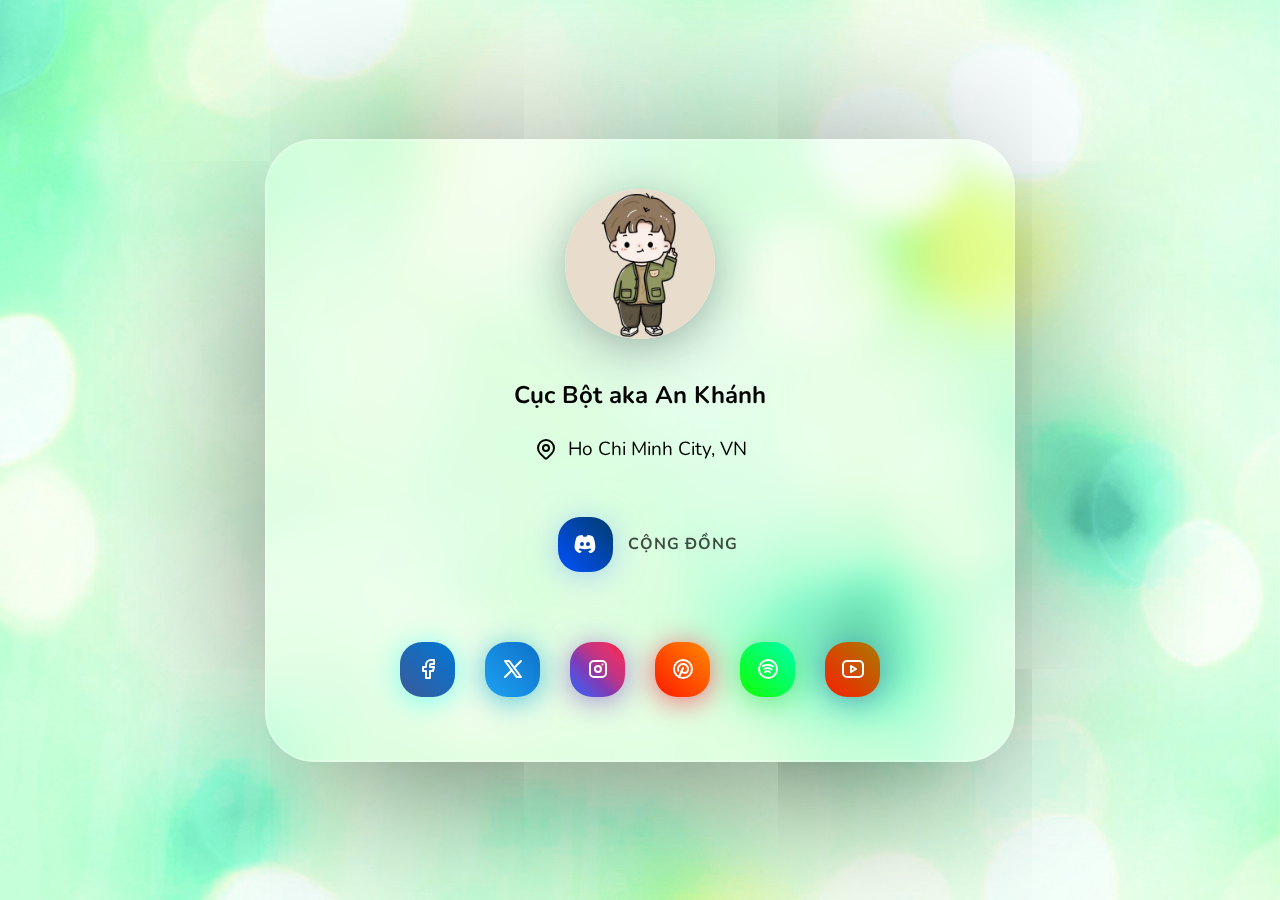
==== index.html @ 449d854b "Update index.html" ====
<!DOCTYPE html>
<html lang="en">
<head>
    <meta charset="UTF-8">
    <meta http-equiv="X-UA-Compatible" content="IE=edge">
    <meta name="viewport" content="width=device-width, initial-scale=1.0">
    <link rel="icon" type="image/png" href="./images/ayakakhung.png">
    <link rel="stylesheet" href="css/reset.css">
    <link rel="stylesheet" href="css/card.css">
    <title>Cục Bột</title>
</head>
<body>
    <div class="profile-card">
        <figure class="profile-card__img">
            <img src="/images/some/IMG_0516.JPG" alt="Cục Bột">
        </figure>

        <div class="profile-card__desc">
            <h2>Cục Bột aka An Khánh</h2>
            <div style="display:flex;align-items:center;gap:10px;">
                <svg xmlns="http://www.w3.org/2000/svg" class="icon icon-tabler icon-tabler-map-pin" width="24" height="24" viewBox="0 0 24 24" stroke-width="2" stroke="currentColor" fill="none" stroke-linecap="round" stroke-linejoin="round">
                    <path stroke="none" d="M0 0h24v24H0z" fill="none"></path>
                    <circle cx="12" cy="11" r="3"></circle>
                    <path d="M17.657 16.657l-4.243 4.243a2 2 0 0 1 -2.827 0l-4.244 -4.243a8 8 0 1 1 11.314 0z"></path>
                </svg>
                <span>Ho Chi Minh City, VN</span>
            </div>
        </div>
        
        <div class="profile-card__info">
            <div class="profile-card__social">
                <a href="http://discord.gg/yPwbEa8HYP" class="discord" target="_blank" title="Discord">
                    <svg xmlns="http://www.w3.org/2000/svg" class="icon icon-tabler icon-tabler-brand-discord-filled" width="24" height="24" viewBox="0 0 24 24" stroke-width="2" stroke="#ffffff" fill="none" stroke-linecap="round" stroke-linejoin="round">
                        <path stroke="none" d="M0 0h24v24H0z" fill="none"/>
                        <path d="M14.983 3l.123 .006c2.014 .214 3.527 .672 4.966 1.673a1 1 0 0 1 .371 .488c1.876 5.315 2.373 9.987 1.451 12.28c-1.003 2.005 -2.606 3.553 -4.394 3.553c-.732 0 -1.693 -.968 -2.328 -2.045a21.512 21.512 0 0 0 2.103 -.493a1 1 0 1 0 -.55 -1.924c-3.32 .95 -6.13 .95 -9.45 0a1 1 0 0 0 -.55 1.924c.717 .204 1.416 .37 2.103 .494c-.635 1.075 -1.596 2.044 -2.328 2.044c-1.788 0 -3.391 -1.548 -4.428 -3.629c-.888 -2.217 -.39 -6.89 1.485 -12.204a1 1 0 0 1 .371 -.488c1.439 -1.001 2.952 -1.459 4.966 -1.673a1 1 0 0 1 .935 .435l.063 .107l.651 1.285l.137 -.016a12.97 12.97 0 0 1 2.643 0l.134 .016l.65 -1.284a1 1 0 0 1 .754 -.54l.122 -.009zm-5.983 7a2 2 0 0 0 -1.977 1.697l-.018 .154l-.005 .149l.005 .15a2 2 0 1 0 1.995 -2.15zm6 0a2 2 0 0 0 -1.977 1.697l-.018 .154l-.005 .149l.005 .15a2 2 0 1 0 1.995 -2.15z" stroke-width="0" fill="currentColor" />
                      </svg>
                </a>
                <span>Cộng Đồng</span>
            </div>
        </div>

        <div class="profile-card__social">
            <a href="https://www.facebook.com/lihuanganqing" class="facebook" target="_blank" title="Facebook Cá Nhân">
                <svg xmlns="http://www.w3.org/2000/svg" class="icon icon-tabler icon-tabler-brand-facebook" width="24" height="24" viewBox="0 0 24 24" stroke-width="2" stroke="currentColor" fill="none" stroke-linecap="round" stroke-linejoin="round">
                    <path stroke="none" d="M0 0h24v24H0z" fill="none"></path>
                    <path d="M7 10v4h3v7h4v-7h3l1 -4h-4v-2a1 1 0 0 1 1 -1h3v-4h-3a5 5 0 0 0 -5 5v2h-3"></path>
                 </svg>
            </a>
            <a href="https://twitter.com/ankhanh56" class="x" target="_blank" title="X">
                <svg xmlns="http://www.w3.org/2000/svg" class="icon icon-tabler icon-tabler-brand-x" width="24" height="24" viewBox="0 0 24 24" stroke-width="2" stroke="#fff" fill="none" stroke-linecap="round" stroke-linejoin="round">
                    <path stroke="none" d="M0 0h24v24H0z" fill="none"/>
                    <path d="M4 4l11.733 16h4.267l-11.733 -16z" />
                    <path d="M4 20l6.768 -6.768m2.46 -2.46l6.772 -6.772" />
                  </svg>
            </a>
            <a href="https://www.instagram.com/271.hnahkna" class="instagram" target="_blank" title="Instagram">
                <svg xmlns="http://www.w3.org/2000/svg" class="icon icon-tabler icon-tabler-brand-instagram" width="24" height="24" viewBox="0 0 24 24" stroke-width="2" stroke="currentColor" fill="none" stroke-linecap="round" stroke-linejoin="round">
                    <path stroke="none" d="M0 0h24v24H0z" fill="none"></path>
                    <rect x="4" y="4" width="16" height="16" rx="4"></rect>
                    <circle cx="12" cy="12" r="3"></circle>
                    <line x1="16.5" y1="7.5" x2="16.5" y2="7.501"></line>
                 </svg>
            </a>
            <!-- <a href="https://github.com/ankhanh56" class="github" target="_blank" title="Github">
                <svg xmlns="http://www.w3.org/2000/svg" class="icon icon-tabler icon-tabler-brand-github" width="24" height="24" viewBox="0 0 24 24" stroke-width="2" stroke="currentColor" fill="none" stroke-linecap="round" stroke-linejoin="round">
                    <path stroke="none" d="M0 0h24v24H0z" fill="none"></path>
                    <path d="M9 19c-4.3 1.4 -4.3 -2.5 -6 -3m12 5v-3.5c0 -1 .1 -1.4 -.5 -2c2.8 -.3 5.5 -1.4 5.5 -6a4.6 4.6 0 0 0 -1.3 -3.2a4.2 4.2 0 0 0 -.1 -3.2s-1.1 -.3 -3.5 1.3a12.3 12.3 0 0 0 -6.2 0c-2.4 -1.6 -3.5 -1.3 -3.5 -1.3a4.2 4.2 0 0 0 -.1 3.2a4.6 4.6 0 0 0 -1.3 3.2c0 4.6 2.7 5.7 5.5 6c-.6 .6 -.6 1.2 -.5 2v3.5"></path>
                 </svg>
            </a> -->
            <a href="https://pin.it/4P9moPx" class="pinterest" target="_blank" title="Pinterest">
                <svg xmlns="http://www.w3.org/2000/svg" class="icon icon-tabler icon-tabler-brand-pinterest" width="24" height="24" viewBox="0 0 24 24" stroke-width="2" stroke="currentColor" fill="none" stroke-linecap="round" stroke-linejoin="round">
                    <path stroke="none" d="M0 0h24v24H0z" fill="none"></path>
                    <line x1="8" y1="20" x2="12" y2="11"></line>
                    <path d="M10.7 14c.437 1.263 1.43 2 2.55 2c2.071 0 3.75 -1.554 3.75 -4a5 5 0 1 0 -9.7 1.7"></path>
                    <circle cx="12" cy="12" r="9"></circle>
                 </svg>
            </a>
            <a href="https://open.spotify.com/user/6bd0x7w8xr2gjrpbefbgyds1w?si=6a99b2d8a6c54960" class="spotify" target="_blank" title="Spotify">
                <svg xmlns="http://www.w3.org/2000/svg" class="icon icon-tabler icon-tabler-brand-spotify" width="24" height="24" viewBox="0 0 24 24" stroke-width="2" stroke="currentColor" fill="none" stroke-linecap="round" stroke-linejoin="round">
                    <path stroke="none" d="M0 0h24v24H0z" fill="none"></path>
                    <circle cx="12" cy="12" r="9"></circle>
                    <path d="M8 11.973c2.5 -1.473 5.5 -.973 7.5 .527"></path>
                    <path d="M9 15c1.5 -1 4 -1 5 .5"></path>
                    <path d="M7 9c2 -1 6 -2 10 .5"></path>
                 </svg>
            </a>
            <a href="https://www.youtube.com/@ankhanh56" class="youtube" target="_blank" title="Youtube Channel">
                <svg xmlns="http://www.w3.org/2000/svg" class="icon icon-tabler icon-tabler-brand-youtube" width="24" height="24" viewBox="0 0 24 24" stroke-width="2" stroke="#ffffff" fill="none" stroke-linecap="round" stroke-linejoin="round">
                    <path stroke="none" d="M0 0h24v24H0z" fill="none"/>
                    <path d="M2 8a4 4 0 0 1 4 -4h12a4 4 0 0 1 4 4v8a4 4 0 0 1 -4 4h-12a4 4 0 0 1 -4 -4v-8z" />
                    <path d="M10 9l5 3l-5 3z" />
                  </svg>
            </a>
            
        </div>

        <!-- <div class="profile-card__actions">
            <button class="blue">Send Message</button>
            <button class="orange">Follow Me</button>
        </div> -->
    </div>
</body>
</html>
---- css/card.css ----
@import url("/css/reset.css");
@import url('https://fonts.googleapis.com/css2?family=Nunito:wght@300;400;500;600;700&display=swap');

body{
    font: 18px "Nunito", sans-serif;
    color: black;
    min-height: 100vh;
    display: flex;
    justify-content: center;
    align-items: center;
}

body::before{
    content: '';
    position: fixed;
    inset: 0;
    z-index: -1;
    pointer-events: none;
    background: url(/images/bg-g.png) no-repeat center;
    background-size: cover;
    animation: backgroundZoomAnimate 20s forwards;
}

@keyframes backgroundZoomAnimate {
    from {
        transform: scale(1);
    }
    to {
        transform: calc(1.3);
    }
}

.profile-card{
    box-shadow: 0 18px 200px -50px black;
    border-radius: 50px;
    width: 750px;
    position: relative;
    backdrop-filter: blur(15px);
    border: 2px solid #ffffff40;
    padding: 3rem 5rem;
    display: flex;
    flex-direction: column;
    gap: 40px;

    @media screen and (max-width: 768px) {
        width: auto;
    }
}

.profile-card__img img{
    margin: auto;
    width: 150px;
    height: 150px;
    border-radius: 50%;
    object-fit: cover;
    display: block;
    box-shadow: 0 10px 60px -10px rgba(13, 28, 39, .5);
}

.profile-card__desc {
    text-align: center;
    display: flex;
    flex-direction: column;
    gap: 25px;
}

.profile-card__desc h2{
    font-size: 1.5rem;
    font-weight: bold;
}

.profile-card__desc div{
    font-size: 19px;
    text-align: center;
    justify-content: center;
}

.profile-card__info{
    display: flex;
    justify-content: center;
    gap: 50px;

    @media screen and (max-width: 576px) {
        gap: 30px;
    }
}

.profile-card__info > div{
    text-transform: uppercase;
    font-weight: bold;
    letter-spacing: 1px;
    text-align: center;
}

.profile-card__info > div > *:first-child{
    font-weight: bold;
    letter-spacing: 3px;
    font-size: 2rem;
    margin-bottom: 15px;
}

.profile-card__info > div > *:last-child{
    font-size: 16px;
    opacity: .7;
}

.profile-card__social{
    display: flex;
    justify-content: center;
    align-items: center;
    flex-wrap: wrap;
}

.profile-card__social a{
    display: inline-flex;
    width: 55px;
    height: 55px;
    margin: 15px;
    border-radius: 40%;
    align-items: center;
    justify-content: center;
    color: white;
    position: relative;
    flex-shrink: 0;
    transition: all .3s;

    @media screen and (max-width:768px) {
        width: 50px;
        height: 50px;
        margin: 10px;
    }

    @media screen and (min-width:768px) {
        :hover{
            transform: calc(1.2) translate(-5px);
        }
    }
}
.profile-card__social a.discord{
    background: linear-gradient(45deg, #0252ff, #013b6b);
    box-shadow: 0 4px 30px rgba(107, 171, 255, 0.5);
}

.profile-card__social a.youtube{
    background: linear-gradient(45deg, #f81f03, #a87b00);
    box-shadow: 0 4px 30px rgba(43, 98, 169, 0.5);
}

.profile-card__social a.facebook{
    background: linear-gradient(45deg, #3b5998, #0078d7);
    box-shadow: 0 4px 30px rgba(2, 255, 242, 0.5);
}

.profile-card__social a.x{
    background: linear-gradient(45deg, #1da1f2, #0e71c8);
    box-shadow: 0 4px 30px rgba(19, 172, 212, 0.7);
}
.profile-card__social a.instagram{
    background: linear-gradient(45deg, #405de6, #5851db, #833ab4, #c13584, #e1306c, #fd1d1d);
    box-shadow: 0 4px 30px rgba(120, 64, 190, 0.6);
}
.profile-card__social a.github{
    background: linear-gradient(45deg,#333 ,#626b73);
    box-shadow: 0 4px 30px rgba(63, 65, 67, 0.6);
}
.profile-card__social a.pinterest{
    background: linear-gradient(45deg,#FF1900 ,#FF8900);
    box-shadow: 0 4px 30px rgba(255, 0, 47, 0.6);
}
.profile-card__social a.spotify{
    background: linear-gradient(45deg,#10FF00 ,#00FFAF);
    box-shadow: 0 4px 30px rgba(48, 218, 82, 0.6);
}

.profile-card__actions{
    display: flex;
    align-items: center;
    justify-content: center;
    gap: 2rem;

    @media screen and (max-width:576px) {
        flex-direction:column;
        gap: 1.5rem;
    }
}

.profile-card__actions > button{
    font-weight: bold;
    font-size: 22px;
    padding: 15px 0;
    text-align: center;
    min-width: 250px;
    border-radius: 50px;
    color: white;
    cursor: pointer;
    transition: all .2s;

    @media screen and (max-width:768px) {
        min-width: 170px;
    }

    @media screen and (max-width:576px) {
        min-width: inherit;
        width: 100%;
        max-width: 350px;
    }

    @media screen and (min-width:576px) {
        :hover{
            transform: translateY(-5px);
        }
    }
}

.profile-card__actions > button.blue{
    background: linear-gradient(45deg, #1da1f2, #0e71c8);
    box-shadow: 0 4px 30px rgba(19, 172, 212, 0.4);
}
.profile-card__actions > button.orange{
    background: linear-gradient(45deg, #d5135a, #f05924);
    box-shadow: 0 4px 30px rgba(235, 45, 70, 0.75);
}
.profile-card__actions > button.orange:hover{
    box-shadow: 0 17px 30px rgba(235, 45, 70, 0.35);
}
.profile-card__actions > button.blue:hover{
    box-shadow: 0 17px 30px rgba(19, 172, 212, 0.75);
}
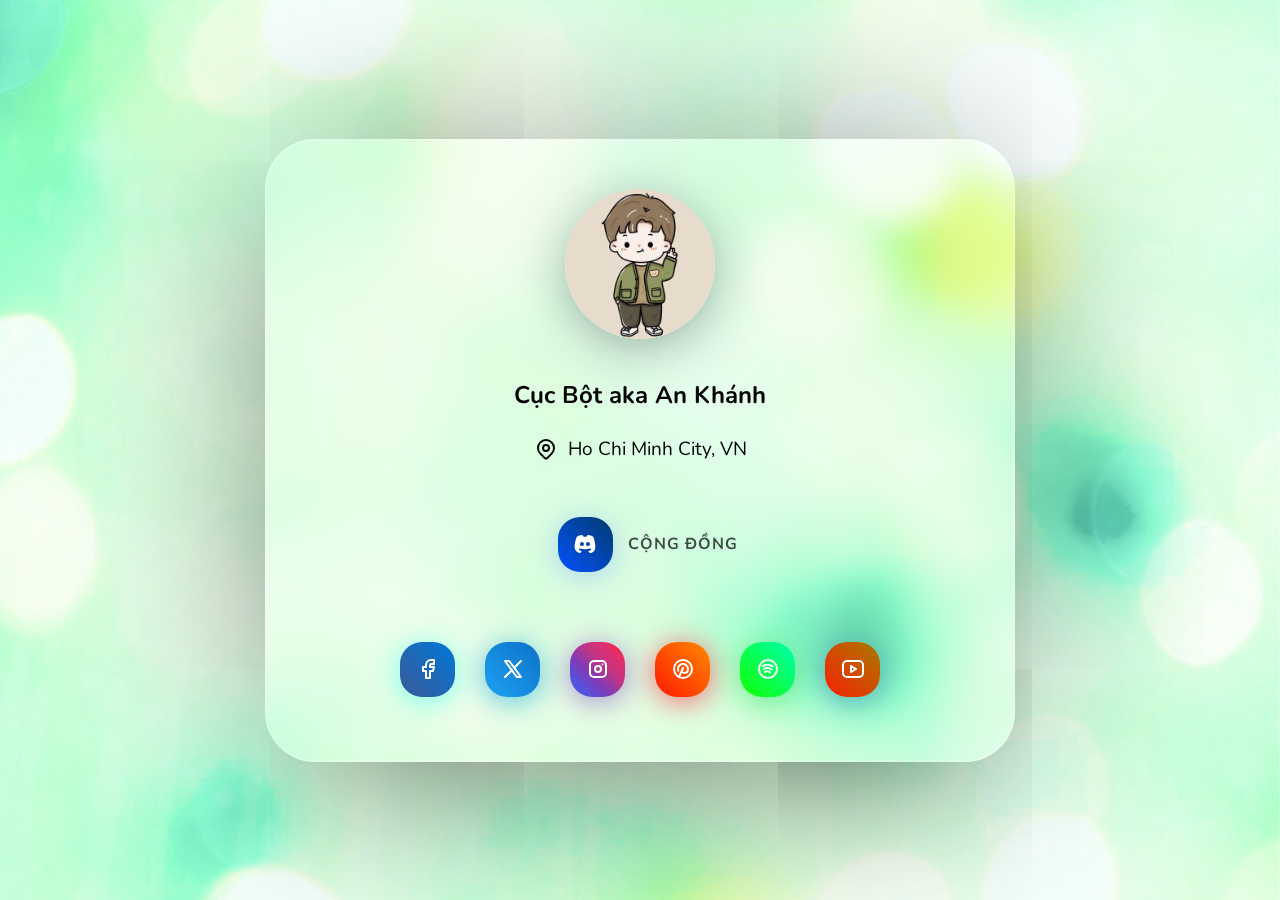
==== commit 07750e50: "update" ====
--- a/index.html
+++ b/index.html
@@ -4,7 +4,7 @@
     <meta charset="UTF-8">
     <meta http-equiv="X-UA-Compatible" content="IE=edge">
     <meta name="viewport" content="width=device-width, initial-scale=1.0">
-    <link rel="icon" type="image/png" href="./images/ayakakhung.png">
+    <link rel="icon" type="image/png" href="./images/ayakakhung.webp">
     <link rel="stylesheet" href="css/reset.css">
     <link rel="stylesheet" href="css/card.css">
     <title>Cục Bột</title>
@@ -12,7 +12,7 @@
 <body>
     <div class="profile-card">
         <figure class="profile-card__img">
-            <img src="/images/some/IMG_0516.JPG" alt="Cục Bột">
+            <img src="/images/some/IMG_0516.webp" alt="Cục Bột">
         </figure>
 
         <div class="profile-card__desc">
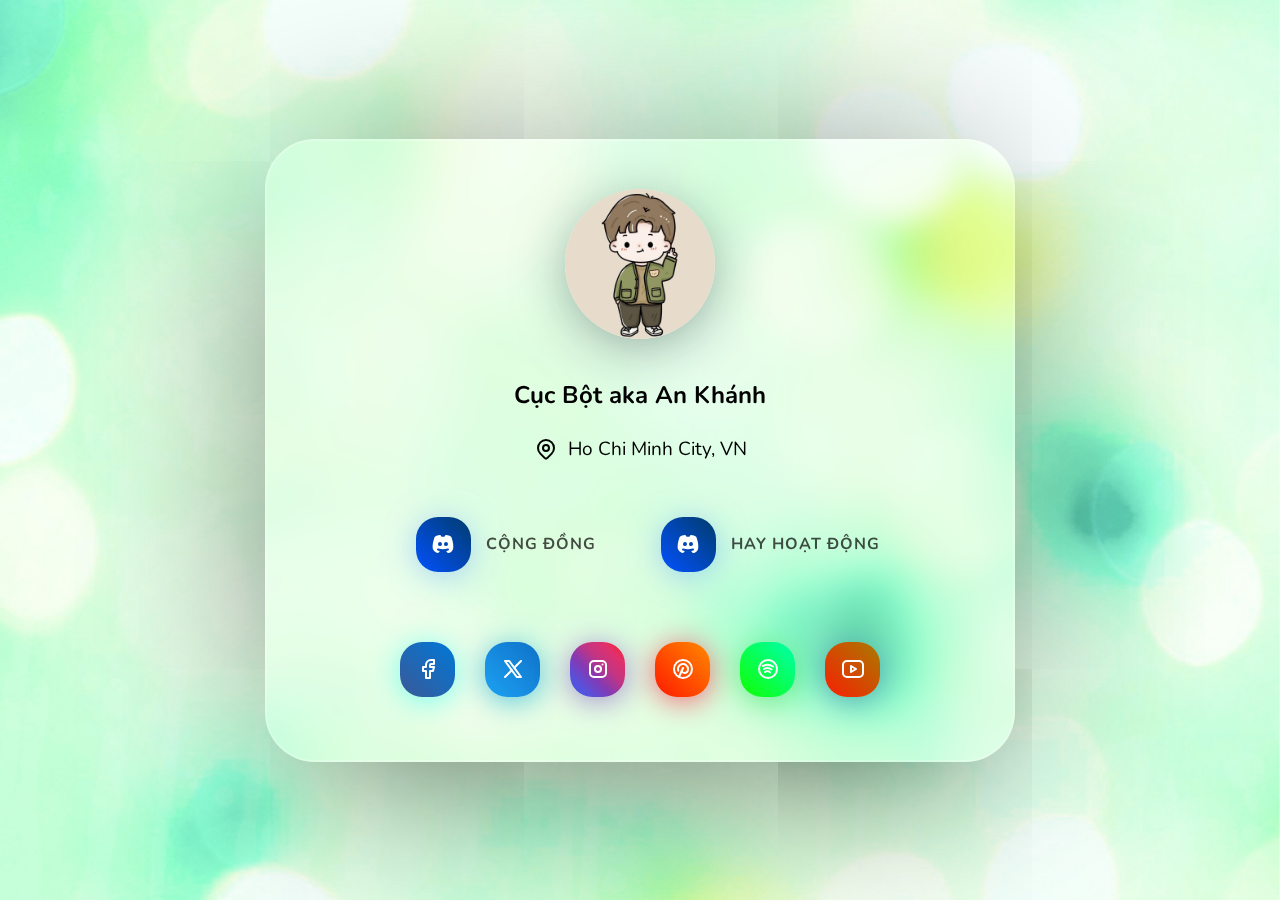
==== commit 03825c4b: "update discord" ====
--- a/index.html
+++ b/index.html
@@ -1,103 +1,260 @@
 <!DOCTYPE html>
 <html lang="en">
-<head>
-    <meta charset="UTF-8">
-    <meta http-equiv="X-UA-Compatible" content="IE=edge">
-    <meta name="viewport" content="width=device-width, initial-scale=1.0">
-    <link rel="icon" type="image/png" href="./images/ayakakhung.webp">
-    <link rel="stylesheet" href="css/reset.css">
-    <link rel="stylesheet" href="css/card.css">
+  <head>
+    <meta charset="UTF-8" />
+    <meta http-equiv="X-UA-Compatible" content="IE=edge" />
+    <meta name="viewport" content="width=device-width, initial-scale=1.0" />
+    <link rel="icon" type="image/png" href="./images/ayakakhung.webp" />
+    <link rel="stylesheet" href="css/reset.css" />
+    <link rel="stylesheet" href="css/card.css" />
     <title>Cục Bột</title>
-</head>
-<body>
+  </head>
+  <body>
     <div class="profile-card">
-        <figure class="profile-card__img">
-            <img src="/images/some/IMG_0516.webp" alt="Cục Bột">
-        </figure>
-
-        <div class="profile-card__desc">
-            <h2>Cục Bột aka An Khánh</h2>
-            <div style="display:flex;align-items:center;gap:10px;">
-                <svg xmlns="http://www.w3.org/2000/svg" class="icon icon-tabler icon-tabler-map-pin" width="24" height="24" viewBox="0 0 24 24" stroke-width="2" stroke="currentColor" fill="none" stroke-linecap="round" stroke-linejoin="round">
-                    <path stroke="none" d="M0 0h24v24H0z" fill="none"></path>
-                    <circle cx="12" cy="11" r="3"></circle>
-                    <path d="M17.657 16.657l-4.243 4.243a2 2 0 0 1 -2.827 0l-4.244 -4.243a8 8 0 1 1 11.314 0z"></path>
-                </svg>
-                <span>Ho Chi Minh City, VN</span>
-            </div>
+      <figure class="profile-card__img">
+        <img src="/images/some/IMG_0516.webp" alt="Cục Bột" />
+      </figure>
+
+      <div class="profile-card__desc">
+        <h2>Cục Bột aka An Khánh</h2>
+        <div style="display: flex; align-items: center; gap: 10px">
+          <svg
+            xmlns="http://www.w3.org/2000/svg"
+            class="icon icon-tabler icon-tabler-map-pin"
+            width="24"
+            height="24"
+            viewBox="0 0 24 24"
+            stroke-width="2"
+            stroke="currentColor"
+            fill="none"
+            stroke-linecap="round"
+            stroke-linejoin="round"
+          >
+            <path stroke="none" d="M0 0h24v24H0z" fill="none"></path>
+            <circle cx="12" cy="11" r="3"></circle>
+            <path
+              d="M17.657 16.657l-4.243 4.243a2 2 0 0 1 -2.827 0l-4.244 -4.243a8 8 0 1 1 11.314 0z"
+            ></path>
+          </svg>
+          <span>Ho Chi Minh City, VN</span>
         </div>
-        
-        <div class="profile-card__info">
-            <div class="profile-card__social">
-                <a href="http://discord.gg/yPwbEa8HYP" class="discord" target="_blank" title="Discord">
-                    <svg xmlns="http://www.w3.org/2000/svg" class="icon icon-tabler icon-tabler-brand-discord-filled" width="24" height="24" viewBox="0 0 24 24" stroke-width="2" stroke="#ffffff" fill="none" stroke-linecap="round" stroke-linejoin="round">
-                        <path stroke="none" d="M0 0h24v24H0z" fill="none"/>
-                        <path d="M14.983 3l.123 .006c2.014 .214 3.527 .672 4.966 1.673a1 1 0 0 1 .371 .488c1.876 5.315 2.373 9.987 1.451 12.28c-1.003 2.005 -2.606 3.553 -4.394 3.553c-.732 0 -1.693 -.968 -2.328 -2.045a21.512 21.512 0 0 0 2.103 -.493a1 1 0 1 0 -.55 -1.924c-3.32 .95 -6.13 .95 -9.45 0a1 1 0 0 0 -.55 1.924c.717 .204 1.416 .37 2.103 .494c-.635 1.075 -1.596 2.044 -2.328 2.044c-1.788 0 -3.391 -1.548 -4.428 -3.629c-.888 -2.217 -.39 -6.89 1.485 -12.204a1 1 0 0 1 .371 -.488c1.439 -1.001 2.952 -1.459 4.966 -1.673a1 1 0 0 1 .935 .435l.063 .107l.651 1.285l.137 -.016a12.97 12.97 0 0 1 2.643 0l.134 .016l.65 -1.284a1 1 0 0 1 .754 -.54l.122 -.009zm-5.983 7a2 2 0 0 0 -1.977 1.697l-.018 .154l-.005 .149l.005 .15a2 2 0 1 0 1.995 -2.15zm6 0a2 2 0 0 0 -1.977 1.697l-.018 .154l-.005 .149l.005 .15a2 2 0 1 0 1.995 -2.15z" stroke-width="0" fill="currentColor" />
-                      </svg>
-                </a>
-                <span>Cộng Đồng</span>
-            </div>
+      </div>
+
+      <div class="profile-card__info">
+        <div class="profile-card__social">
+          <a
+            href="http://discord.gg/yPwbEa8HYP"
+            class="discord"
+            target="_blank"
+            title="Discord"
+          >
+            <svg
+              xmlns="http://www.w3.org/2000/svg"
+              class="icon icon-tabler icon-tabler-brand-discord-filled"
+              width="24"
+              height="24"
+              viewBox="0 0 24 24"
+              stroke-width="2"
+              stroke="#ffffff"
+              fill="none"
+              stroke-linecap="round"
+              stroke-linejoin="round"
+            >
+              <path stroke="none" d="M0 0h24v24H0z" fill="none" />
+              <path
+                d="M14.983 3l.123 .006c2.014 .214 3.527 .672 4.966 1.673a1 1 0 0 1 .371 .488c1.876 5.315 2.373 9.987 1.451 12.28c-1.003 2.005 -2.606 3.553 -4.394 3.553c-.732 0 -1.693 -.968 -2.328 -2.045a21.512 21.512 0 0 0 2.103 -.493a1 1 0 1 0 -.55 -1.924c-3.32 .95 -6.13 .95 -9.45 0a1 1 0 0 0 -.55 1.924c.717 .204 1.416 .37 2.103 .494c-.635 1.075 -1.596 2.044 -2.328 2.044c-1.788 0 -3.391 -1.548 -4.428 -3.629c-.888 -2.217 -.39 -6.89 1.485 -12.204a1 1 0 0 1 .371 -.488c1.439 -1.001 2.952 -1.459 4.966 -1.673a1 1 0 0 1 .935 .435l.063 .107l.651 1.285l.137 -.016a12.97 12.97 0 0 1 2.643 0l.134 .016l.65 -1.284a1 1 0 0 1 .754 -.54l.122 -.009zm-5.983 7a2 2 0 0 0 -1.977 1.697l-.018 .154l-.005 .149l.005 .15a2 2 0 1 0 1.995 -2.15zm6 0a2 2 0 0 0 -1.977 1.697l-.018 .154l-.005 .149l.005 .15a2 2 0 1 0 1.995 -2.15z"
+                stroke-width="0"
+                fill="currentColor"
+              />
+            </svg>
+          </a>
+          <span>Cộng Đồng</span>
         </div>
-
         <div class="profile-card__social">
-            <a href="https://www.facebook.com/lihuanganqing" class="facebook" target="_blank" title="Facebook Cá Nhân">
-                <svg xmlns="http://www.w3.org/2000/svg" class="icon icon-tabler icon-tabler-brand-facebook" width="24" height="24" viewBox="0 0 24 24" stroke-width="2" stroke="currentColor" fill="none" stroke-linecap="round" stroke-linejoin="round">
-                    <path stroke="none" d="M0 0h24v24H0z" fill="none"></path>
-                    <path d="M7 10v4h3v7h4v-7h3l1 -4h-4v-2a1 1 0 0 1 1 -1h3v-4h-3a5 5 0 0 0 -5 5v2h-3"></path>
-                 </svg>
-            </a>
-            <a href="https://twitter.com/ankhanh56" class="x" target="_blank" title="X">
-                <svg xmlns="http://www.w3.org/2000/svg" class="icon icon-tabler icon-tabler-brand-x" width="24" height="24" viewBox="0 0 24 24" stroke-width="2" stroke="#fff" fill="none" stroke-linecap="round" stroke-linejoin="round">
-                    <path stroke="none" d="M0 0h24v24H0z" fill="none"/>
-                    <path d="M4 4l11.733 16h4.267l-11.733 -16z" />
-                    <path d="M4 20l6.768 -6.768m2.46 -2.46l6.772 -6.772" />
-                  </svg>
-            </a>
-            <a href="https://www.instagram.com/271.hnahkna" class="instagram" target="_blank" title="Instagram">
-                <svg xmlns="http://www.w3.org/2000/svg" class="icon icon-tabler icon-tabler-brand-instagram" width="24" height="24" viewBox="0 0 24 24" stroke-width="2" stroke="currentColor" fill="none" stroke-linecap="round" stroke-linejoin="round">
-                    <path stroke="none" d="M0 0h24v24H0z" fill="none"></path>
-                    <rect x="4" y="4" width="16" height="16" rx="4"></rect>
-                    <circle cx="12" cy="12" r="3"></circle>
-                    <line x1="16.5" y1="7.5" x2="16.5" y2="7.501"></line>
-                 </svg>
-            </a>
-            <!-- <a href="https://github.com/ankhanh56" class="github" target="_blank" title="Github">
-                <svg xmlns="http://www.w3.org/2000/svg" class="icon icon-tabler icon-tabler-brand-github" width="24" height="24" viewBox="0 0 24 24" stroke-width="2" stroke="currentColor" fill="none" stroke-linecap="round" stroke-linejoin="round">
-                    <path stroke="none" d="M0 0h24v24H0z" fill="none"></path>
-                    <path d="M9 19c-4.3 1.4 -4.3 -2.5 -6 -3m12 5v-3.5c0 -1 .1 -1.4 -.5 -2c2.8 -.3 5.5 -1.4 5.5 -6a4.6 4.6 0 0 0 -1.3 -3.2a4.2 4.2 0 0 0 -.1 -3.2s-1.1 -.3 -3.5 1.3a12.3 12.3 0 0 0 -6.2 0c-2.4 -1.6 -3.5 -1.3 -3.5 -1.3a4.2 4.2 0 0 0 -.1 3.2a4.6 4.6 0 0 0 -1.3 3.2c0 4.6 2.7 5.7 5.5 6c-.6 .6 -.6 1.2 -.5 2v3.5"></path>
-                 </svg>
-            </a> -->
-            <a href="https://pin.it/4P9moPx" class="pinterest" target="_blank" title="Pinterest">
-                <svg xmlns="http://www.w3.org/2000/svg" class="icon icon-tabler icon-tabler-brand-pinterest" width="24" height="24" viewBox="0 0 24 24" stroke-width="2" stroke="currentColor" fill="none" stroke-linecap="round" stroke-linejoin="round">
-                    <path stroke="none" d="M0 0h24v24H0z" fill="none"></path>
-                    <line x1="8" y1="20" x2="12" y2="11"></line>
-                    <path d="M10.7 14c.437 1.263 1.43 2 2.55 2c2.071 0 3.75 -1.554 3.75 -4a5 5 0 1 0 -9.7 1.7"></path>
-                    <circle cx="12" cy="12" r="9"></circle>
-                 </svg>
-            </a>
-            <a href="https://open.spotify.com/user/6bd0x7w8xr2gjrpbefbgyds1w?si=6a99b2d8a6c54960" class="spotify" target="_blank" title="Spotify">
-                <svg xmlns="http://www.w3.org/2000/svg" class="icon icon-tabler icon-tabler-brand-spotify" width="24" height="24" viewBox="0 0 24 24" stroke-width="2" stroke="currentColor" fill="none" stroke-linecap="round" stroke-linejoin="round">
-                    <path stroke="none" d="M0 0h24v24H0z" fill="none"></path>
-                    <circle cx="12" cy="12" r="9"></circle>
-                    <path d="M8 11.973c2.5 -1.473 5.5 -.973 7.5 .527"></path>
-                    <path d="M9 15c1.5 -1 4 -1 5 .5"></path>
-                    <path d="M7 9c2 -1 6 -2 10 .5"></path>
-                 </svg>
-            </a>
-            <a href="https://www.youtube.com/@ankhanh56" class="youtube" target="_blank" title="Youtube Channel">
-                <svg xmlns="http://www.w3.org/2000/svg" class="icon icon-tabler icon-tabler-brand-youtube" width="24" height="24" viewBox="0 0 24 24" stroke-width="2" stroke="#ffffff" fill="none" stroke-linecap="round" stroke-linejoin="round">
-                    <path stroke="none" d="M0 0h24v24H0z" fill="none"/>
-                    <path d="M2 8a4 4 0 0 1 4 -4h12a4 4 0 0 1 4 4v8a4 4 0 0 1 -4 4h-12a4 4 0 0 1 -4 -4v-8z" />
-                    <path d="M10 9l5 3l-5 3z" />
-                  </svg>
-            </a>
-            
+          <a
+            href="https://discord.gg/nxxyCDg"
+            class="discord"
+            target="_blank"
+            title="Discord"
+          >
+            <svg
+              xmlns="http://www.w3.org/2000/svg"
+              class="icon icon-tabler icon-tabler-brand-discord-filled"
+              width="24"
+              height="24"
+              viewBox="0 0 24 24"
+              stroke-width="2"
+              stroke="#ffffff"
+              fill="none"
+              stroke-linecap="round"
+              stroke-linejoin="round"
+            >
+              <path stroke="none" d="M0 0h24v24H0z" fill="none" />
+              <path
+                d="M14.983 3l.123 .006c2.014 .214 3.527 .672 4.966 1.673a1 1 0 0 1 .371 .488c1.876 5.315 2.373 9.987 1.451 12.28c-1.003 2.005 -2.606 3.553 -4.394 3.553c-.732 0 -1.693 -.968 -2.328 -2.045a21.512 21.512 0 0 0 2.103 -.493a1 1 0 1 0 -.55 -1.924c-3.32 .95 -6.13 .95 -9.45 0a1 1 0 0 0 -.55 1.924c.717 .204 1.416 .37 2.103 .494c-.635 1.075 -1.596 2.044 -2.328 2.044c-1.788 0 -3.391 -1.548 -4.428 -3.629c-.888 -2.217 -.39 -6.89 1.485 -12.204a1 1 0 0 1 .371 -.488c1.439 -1.001 2.952 -1.459 4.966 -1.673a1 1 0 0 1 .935 .435l.063 .107l.651 1.285l.137 -.016a12.97 12.97 0 0 1 2.643 0l.134 .016l.65 -1.284a1 1 0 0 1 .754 -.54l.122 -.009zm-5.983 7a2 2 0 0 0 -1.977 1.697l-.018 .154l-.005 .149l.005 .15a2 2 0 1 0 1.995 -2.15zm6 0a2 2 0 0 0 -1.977 1.697l-.018 .154l-.005 .149l.005 .15a2 2 0 1 0 1.995 -2.15z"
+                stroke-width="0"
+                fill="currentColor"
+              />
+            </svg>
+          </a>
+          <span>Hay hoạt động</span>
         </div>
-
-        <!-- <div class="profile-card__actions">
+      </div>
+
+      <div class="profile-card__social">
+        <a
+          href="https://www.facebook.com/lihuanganqing"
+          class="facebook"
+          target="_blank"
+          title="Facebook Cá Nhân"
+        >
+          <svg
+            xmlns="http://www.w3.org/2000/svg"
+            class="icon icon-tabler icon-tabler-brand-facebook"
+            width="24"
+            height="24"
+            viewBox="0 0 24 24"
+            stroke-width="2"
+            stroke="currentColor"
+            fill="none"
+            stroke-linecap="round"
+            stroke-linejoin="round"
+          >
+            <path stroke="none" d="M0 0h24v24H0z" fill="none"></path>
+            <path
+              d="M7 10v4h3v7h4v-7h3l1 -4h-4v-2a1 1 0 0 1 1 -1h3v-4h-3a5 5 0 0 0 -5 5v2h-3"
+            ></path>
+          </svg>
+        </a>
+        <a
+          href="https://twitter.com/ankhanh56"
+          class="x"
+          target="_blank"
+          title="X"
+        >
+          <svg
+            xmlns="http://www.w3.org/2000/svg"
+            class="icon icon-tabler icon-tabler-brand-x"
+            width="24"
+            height="24"
+            viewBox="0 0 24 24"
+            stroke-width="2"
+            stroke="#fff"
+            fill="none"
+            stroke-linecap="round"
+            stroke-linejoin="round"
+          >
+            <path stroke="none" d="M0 0h24v24H0z" fill="none" />
+            <path d="M4 4l11.733 16h4.267l-11.733 -16z" />
+            <path d="M4 20l6.768 -6.768m2.46 -2.46l6.772 -6.772" />
+          </svg>
+        </a>
+        <a
+          href="https://www.instagram.com/271.hnahkna"
+          class="instagram"
+          target="_blank"
+          title="Instagram"
+        >
+          <svg
+            xmlns="http://www.w3.org/2000/svg"
+            class="icon icon-tabler icon-tabler-brand-instagram"
+            width="24"
+            height="24"
+            viewBox="0 0 24 24"
+            stroke-width="2"
+            stroke="currentColor"
+            fill="none"
+            stroke-linecap="round"
+            stroke-linejoin="round"
+          >
+            <path stroke="none" d="M0 0h24v24H0z" fill="none"></path>
+            <rect x="4" y="4" width="16" height="16" rx="4"></rect>
+            <circle cx="12" cy="12" r="3"></circle>
+            <line x1="16.5" y1="7.5" x2="16.5" y2="7.501"></line>
+          </svg>
+        </a>
+        <a
+          href="https://pin.it/4P9moPx"
+          class="pinterest"
+          target="_blank"
+          title="Pinterest"
+        >
+          <svg
+            xmlns="http://www.w3.org/2000/svg"
+            class="icon icon-tabler icon-tabler-brand-pinterest"
+            width="24"
+            height="24"
+            viewBox="0 0 24 24"
+            stroke-width="2"
+            stroke="currentColor"
+            fill="none"
+            stroke-linecap="round"
+            stroke-linejoin="round"
+          >
+            <path stroke="none" d="M0 0h24v24H0z" fill="none"></path>
+            <line x1="8" y1="20" x2="12" y2="11"></line>
+            <path
+              d="M10.7 14c.437 1.263 1.43 2 2.55 2c2.071 0 3.75 -1.554 3.75 -4a5 5 0 1 0 -9.7 1.7"
+            ></path>
+            <circle cx="12" cy="12" r="9"></circle>
+          </svg>
+        </a>
+        <a
+          href="https://open.spotify.com/user/6bd0x7w8xr2gjrpbefbgyds1w?si=6a99b2d8a6c54960"
+          class="spotify"
+          target="_blank"
+          title="Spotify"
+        >
+          <svg
+            xmlns="http://www.w3.org/2000/svg"
+            class="icon icon-tabler icon-tabler-brand-spotify"
+            width="24"
+            height="24"
+            viewBox="0 0 24 24"
+            stroke-width="2"
+            stroke="currentColor"
+            fill="none"
+            stroke-linecap="round"
+            stroke-linejoin="round"
+          >
+            <path stroke="none" d="M0 0h24v24H0z" fill="none"></path>
+            <circle cx="12" cy="12" r="9"></circle>
+            <path d="M8 11.973c2.5 -1.473 5.5 -.973 7.5 .527"></path>
+            <path d="M9 15c1.5 -1 4 -1 5 .5"></path>
+            <path d="M7 9c2 -1 6 -2 10 .5"></path>
+          </svg>
+        </a>
+        <a
+          href="https://www.youtube.com/@ankhanh56"
+          class="youtube"
+          target="_blank"
+          title="Youtube Channel"
+        >
+          <svg
+            xmlns="http://www.w3.org/2000/svg"
+            class="icon icon-tabler icon-tabler-brand-youtube"
+            width="24"
+            height="24"
+            viewBox="0 0 24 24"
+            stroke-width="2"
+            stroke="#ffffff"
+            fill="none"
+            stroke-linecap="round"
+            stroke-linejoin="round"
+          >
+            <path stroke="none" d="M0 0h24v24H0z" fill="none" />
+            <path
+              d="M2 8a4 4 0 0 1 4 -4h12a4 4 0 0 1 4 4v8a4 4 0 0 1 -4 4h-12a4 4 0 0 1 -4 -4v-8z"
+            />
+            <path d="M10 9l5 3l-5 3z" />
+          </svg>
+        </a>
+      </div>
+
+      <!-- <div class="profile-card__actions">
             <button class="blue">Send Message</button>
             <button class="orange">Follow Me</button>
         </div> -->
     </div>
-</body>
+  </body>
 </html>
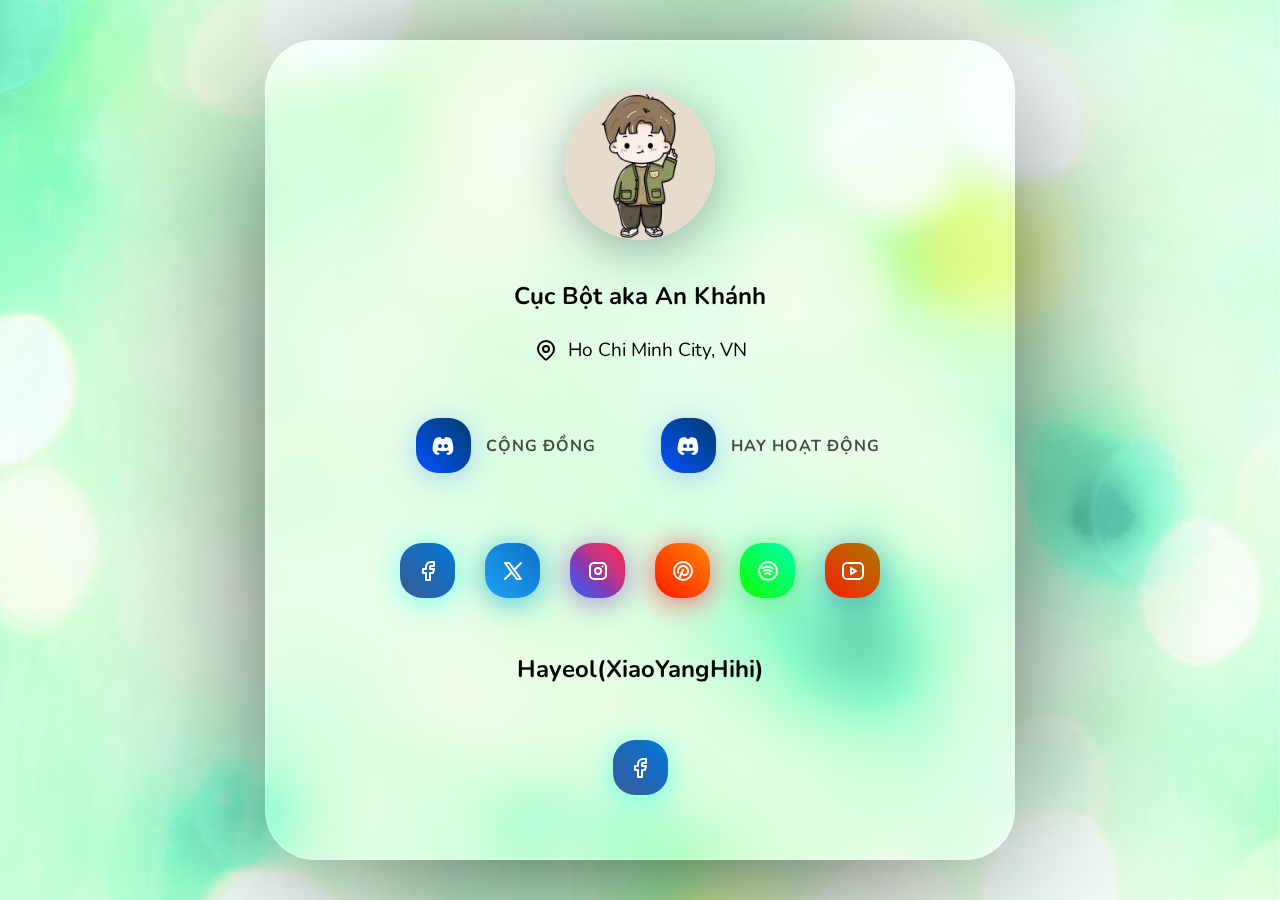
==== commit 51ca6153: "Update index.html" ====
--- a/index.html
+++ b/index.html
@@ -1,260 +1,145 @@
 <!DOCTYPE html>
 <html lang="en">
-  <head>
-    <meta charset="UTF-8" />
-    <meta http-equiv="X-UA-Compatible" content="IE=edge" />
-    <meta name="viewport" content="width=device-width, initial-scale=1.0" />
-    <link rel="icon" type="image/png" href="./images/ayakakhung.webp" />
-    <link rel="stylesheet" href="css/reset.css" />
-    <link rel="stylesheet" href="css/card.css" />
-    <title>Cục Bột</title>
-  </head>
-  <body>
-    <div class="profile-card">
-      <figure class="profile-card__img">
-        <img src="/images/some/IMG_0516.webp" alt="Cục Bột" />
-      </figure>
 
-      <div class="profile-card__desc">
-        <h2>Cục Bột aka An Khánh</h2>
-        <div style="display: flex; align-items: center; gap: 10px">
-          <svg
-            xmlns="http://www.w3.org/2000/svg"
-            class="icon icon-tabler icon-tabler-map-pin"
-            width="24"
-            height="24"
-            viewBox="0 0 24 24"
-            stroke-width="2"
-            stroke="currentColor"
-            fill="none"
-            stroke-linecap="round"
-            stroke-linejoin="round"
-          >
-            <path stroke="none" d="M0 0h24v24H0z" fill="none"></path>
-            <circle cx="12" cy="11" r="3"></circle>
+<head>
+  <meta charset="UTF-8" />
+  <meta http-equiv="X-UA-Compatible" content="IE=edge" />
+  <meta name="viewport" content="width=device-width, initial-scale=1.0" />
+  <link rel="icon" type="image/png" href="./images/ayakakhung.webp" />
+  <link rel="stylesheet" href="css/reset.css" />
+  <link rel="stylesheet" href="css/card.css" />
+  <title>Cục Bột</title>
+</head>
+
+<body>
+  <div class="profile-card">
+    <figure class="profile-card__img">
+      <img src="/images/some/IMG_0516.webp" alt="Cục Bột" />
+    </figure>
+
+    <div class="profile-card__desc">
+      <h2>Cục Bột aka An Khánh</h2>
+      <div style="display: flex; align-items: center; gap: 10px">
+        <svg xmlns="http://www.w3.org/2000/svg" class="icon icon-tabler icon-tabler-map-pin" width="24" height="24"
+          viewBox="0 0 24 24" stroke-width="2" stroke="currentColor" fill="none" stroke-linecap="round"
+          stroke-linejoin="round">
+          <path stroke="none" d="M0 0h24v24H0z" fill="none"></path>
+          <circle cx="12" cy="11" r="3"></circle>
+          <path d="M17.657 16.657l-4.243 4.243a2 2 0 0 1 -2.827 0l-4.244 -4.243a8 8 0 1 1 11.314 0z"></path>
+        </svg>
+        <span>Ho Chi Minh City, VN</span>
+      </div>
+    </div>
+
+    <div class="profile-card__info">
+      <div class="profile-card__social">
+        <a href="http://discord.gg/yPwbEa8HYP" class="discord" target="_blank" title="Discord">
+          <svg xmlns="http://www.w3.org/2000/svg" class="icon icon-tabler icon-tabler-brand-discord-filled" width="24"
+            height="24" viewBox="0 0 24 24" stroke-width="2" stroke="#ffffff" fill="none" stroke-linecap="round"
+            stroke-linejoin="round">
+            <path stroke="none" d="M0 0h24v24H0z" fill="none" />
             <path
-              d="M17.657 16.657l-4.243 4.243a2 2 0 0 1 -2.827 0l-4.244 -4.243a8 8 0 1 1 11.314 0z"
-            ></path>
-          </svg>
-          <span>Ho Chi Minh City, VN</span>
-        </div>
-      </div>
-
-      <div class="profile-card__info">
-        <div class="profile-card__social">
-          <a
-            href="http://discord.gg/yPwbEa8HYP"
-            class="discord"
-            target="_blank"
-            title="Discord"
-          >
-            <svg
-              xmlns="http://www.w3.org/2000/svg"
-              class="icon icon-tabler icon-tabler-brand-discord-filled"
-              width="24"
-              height="24"
-              viewBox="0 0 24 24"
-              stroke-width="2"
-              stroke="#ffffff"
-              fill="none"
-              stroke-linecap="round"
-              stroke-linejoin="round"
-            >
-              <path stroke="none" d="M0 0h24v24H0z" fill="none" />
-              <path
-                d="M14.983 3l.123 .006c2.014 .214 3.527 .672 4.966 1.673a1 1 0 0 1 .371 .488c1.876 5.315 2.373 9.987 1.451 12.28c-1.003 2.005 -2.606 3.553 -4.394 3.553c-.732 0 -1.693 -.968 -2.328 -2.045a21.512 21.512 0 0 0 2.103 -.493a1 1 0 1 0 -.55 -1.924c-3.32 .95 -6.13 .95 -9.45 0a1 1 0 0 0 -.55 1.924c.717 .204 1.416 .37 2.103 .494c-.635 1.075 -1.596 2.044 -2.328 2.044c-1.788 0 -3.391 -1.548 -4.428 -3.629c-.888 -2.217 -.39 -6.89 1.485 -12.204a1 1 0 0 1 .371 -.488c1.439 -1.001 2.952 -1.459 4.966 -1.673a1 1 0 0 1 .935 .435l.063 .107l.651 1.285l.137 -.016a12.97 12.97 0 0 1 2.643 0l.134 .016l.65 -1.284a1 1 0 0 1 .754 -.54l.122 -.009zm-5.983 7a2 2 0 0 0 -1.977 1.697l-.018 .154l-.005 .149l.005 .15a2 2 0 1 0 1.995 -2.15zm6 0a2 2 0 0 0 -1.977 1.697l-.018 .154l-.005 .149l.005 .15a2 2 0 1 0 1.995 -2.15z"
-                stroke-width="0"
-                fill="currentColor"
-              />
-            </svg>
-          </a>
-          <span>Cộng Đồng</span>
-        </div>
-        <div class="profile-card__social">
-          <a
-            href="https://discord.gg/nxxyCDg"
-            class="discord"
-            target="_blank"
-            title="Discord"
-          >
-            <svg
-              xmlns="http://www.w3.org/2000/svg"
-              class="icon icon-tabler icon-tabler-brand-discord-filled"
-              width="24"
-              height="24"
-              viewBox="0 0 24 24"
-              stroke-width="2"
-              stroke="#ffffff"
-              fill="none"
-              stroke-linecap="round"
-              stroke-linejoin="round"
-            >
-              <path stroke="none" d="M0 0h24v24H0z" fill="none" />
-              <path
-                d="M14.983 3l.123 .006c2.014 .214 3.527 .672 4.966 1.673a1 1 0 0 1 .371 .488c1.876 5.315 2.373 9.987 1.451 12.28c-1.003 2.005 -2.606 3.553 -4.394 3.553c-.732 0 -1.693 -.968 -2.328 -2.045a21.512 21.512 0 0 0 2.103 -.493a1 1 0 1 0 -.55 -1.924c-3.32 .95 -6.13 .95 -9.45 0a1 1 0 0 0 -.55 1.924c.717 .204 1.416 .37 2.103 .494c-.635 1.075 -1.596 2.044 -2.328 2.044c-1.788 0 -3.391 -1.548 -4.428 -3.629c-.888 -2.217 -.39 -6.89 1.485 -12.204a1 1 0 0 1 .371 -.488c1.439 -1.001 2.952 -1.459 4.966 -1.673a1 1 0 0 1 .935 .435l.063 .107l.651 1.285l.137 -.016a12.97 12.97 0 0 1 2.643 0l.134 .016l.65 -1.284a1 1 0 0 1 .754 -.54l.122 -.009zm-5.983 7a2 2 0 0 0 -1.977 1.697l-.018 .154l-.005 .149l.005 .15a2 2 0 1 0 1.995 -2.15zm6 0a2 2 0 0 0 -1.977 1.697l-.018 .154l-.005 .149l.005 .15a2 2 0 1 0 1.995 -2.15z"
-                stroke-width="0"
-                fill="currentColor"
-              />
-            </svg>
-          </a>
-          <span>Hay hoạt động</span>
-        </div>
-      </div>
-
-      <div class="profile-card__social">
-        <a
-          href="https://www.facebook.com/lihuanganqing"
-          class="facebook"
-          target="_blank"
-          title="Facebook Cá Nhân"
-        >
-          <svg
-            xmlns="http://www.w3.org/2000/svg"
-            class="icon icon-tabler icon-tabler-brand-facebook"
-            width="24"
-            height="24"
-            viewBox="0 0 24 24"
-            stroke-width="2"
-            stroke="currentColor"
-            fill="none"
-            stroke-linecap="round"
-            stroke-linejoin="round"
-          >
-            <path stroke="none" d="M0 0h24v24H0z" fill="none"></path>
-            <path
-              d="M7 10v4h3v7h4v-7h3l1 -4h-4v-2a1 1 0 0 1 1 -1h3v-4h-3a5 5 0 0 0 -5 5v2h-3"
-            ></path>
+              d="M14.983 3l.123 .006c2.014 .214 3.527 .672 4.966 1.673a1 1 0 0 1 .371 .488c1.876 5.315 2.373 9.987 1.451 12.28c-1.003 2.005 -2.606 3.553 -4.394 3.553c-.732 0 -1.693 -.968 -2.328 -2.045a21.512 21.512 0 0 0 2.103 -.493a1 1 0 1 0 -.55 -1.924c-3.32 .95 -6.13 .95 -9.45 0a1 1 0 0 0 -.55 1.924c.717 .204 1.416 .37 2.103 .494c-.635 1.075 -1.596 2.044 -2.328 2.044c-1.788 0 -3.391 -1.548 -4.428 -3.629c-.888 -2.217 -.39 -6.89 1.485 -12.204a1 1 0 0 1 .371 -.488c1.439 -1.001 2.952 -1.459 4.966 -1.673a1 1 0 0 1 .935 .435l.063 .107l.651 1.285l.137 -.016a12.97 12.97 0 0 1 2.643 0l.134 .016l.65 -1.284a1 1 0 0 1 .754 -.54l.122 -.009zm-5.983 7a2 2 0 0 0 -1.977 1.697l-.018 .154l-.005 .149l.005 .15a2 2 0 1 0 1.995 -2.15zm6 0a2 2 0 0 0 -1.977 1.697l-.018 .154l-.005 .149l.005 .15a2 2 0 1 0 1.995 -2.15z"
+              stroke-width="0" fill="currentColor" />
           </svg>
         </a>
-        <a
-          href="https://twitter.com/ankhanh56"
-          class="x"
-          target="_blank"
-          title="X"
-        >
-          <svg
-            xmlns="http://www.w3.org/2000/svg"
-            class="icon icon-tabler icon-tabler-brand-x"
-            width="24"
-            height="24"
-            viewBox="0 0 24 24"
-            stroke-width="2"
-            stroke="#fff"
-            fill="none"
-            stroke-linecap="round"
-            stroke-linejoin="round"
-          >
+        <span>Cộng Đồng</span>
+      </div>
+      <div class="profile-card__social">
+        <a href="https://discord.gg/nxxyCDg" class="discord" target="_blank" title="Discord">
+          <svg xmlns="http://www.w3.org/2000/svg" class="icon icon-tabler icon-tabler-brand-discord-filled" width="24"
+            height="24" viewBox="0 0 24 24" stroke-width="2" stroke="#ffffff" fill="none" stroke-linecap="round"
+            stroke-linejoin="round">
             <path stroke="none" d="M0 0h24v24H0z" fill="none" />
-            <path d="M4 4l11.733 16h4.267l-11.733 -16z" />
-            <path d="M4 20l6.768 -6.768m2.46 -2.46l6.772 -6.772" />
+            <path
+              d="M14.983 3l.123 .006c2.014 .214 3.527 .672 4.966 1.673a1 1 0 0 1 .371 .488c1.876 5.315 2.373 9.987 1.451 12.28c-1.003 2.005 -2.606 3.553 -4.394 3.553c-.732 0 -1.693 -.968 -2.328 -2.045a21.512 21.512 0 0 0 2.103 -.493a1 1 0 1 0 -.55 -1.924c-3.32 .95 -6.13 .95 -9.45 0a1 1 0 0 0 -.55 1.924c.717 .204 1.416 .37 2.103 .494c-.635 1.075 -1.596 2.044 -2.328 2.044c-1.788 0 -3.391 -1.548 -4.428 -3.629c-.888 -2.217 -.39 -6.89 1.485 -12.204a1 1 0 0 1 .371 -.488c1.439 -1.001 2.952 -1.459 4.966 -1.673a1 1 0 0 1 .935 .435l.063 .107l.651 1.285l.137 -.016a12.97 12.97 0 0 1 2.643 0l.134 .016l.65 -1.284a1 1 0 0 1 .754 -.54l.122 -.009zm-5.983 7a2 2 0 0 0 -1.977 1.697l-.018 .154l-.005 .149l.005 .15a2 2 0 1 0 1.995 -2.15zm6 0a2 2 0 0 0 -1.977 1.697l-.018 .154l-.005 .149l.005 .15a2 2 0 1 0 1.995 -2.15z"
+              stroke-width="0" fill="currentColor" />
           </svg>
         </a>
-        <a
-          href="https://www.instagram.com/271.hnahkna"
-          class="instagram"
-          target="_blank"
-          title="Instagram"
-        >
-          <svg
-            xmlns="http://www.w3.org/2000/svg"
-            class="icon icon-tabler icon-tabler-brand-instagram"
-            width="24"
-            height="24"
-            viewBox="0 0 24 24"
-            stroke-width="2"
-            stroke="currentColor"
-            fill="none"
-            stroke-linecap="round"
-            stroke-linejoin="round"
-          >
-            <path stroke="none" d="M0 0h24v24H0z" fill="none"></path>
-            <rect x="4" y="4" width="16" height="16" rx="4"></rect>
-            <circle cx="12" cy="12" r="3"></circle>
-            <line x1="16.5" y1="7.5" x2="16.5" y2="7.501"></line>
-          </svg>
-        </a>
-        <a
-          href="https://pin.it/4P9moPx"
-          class="pinterest"
-          target="_blank"
-          title="Pinterest"
-        >
-          <svg
-            xmlns="http://www.w3.org/2000/svg"
-            class="icon icon-tabler icon-tabler-brand-pinterest"
-            width="24"
-            height="24"
-            viewBox="0 0 24 24"
-            stroke-width="2"
-            stroke="currentColor"
-            fill="none"
-            stroke-linecap="round"
-            stroke-linejoin="round"
-          >
-            <path stroke="none" d="M0 0h24v24H0z" fill="none"></path>
-            <line x1="8" y1="20" x2="12" y2="11"></line>
-            <path
-              d="M10.7 14c.437 1.263 1.43 2 2.55 2c2.071 0 3.75 -1.554 3.75 -4a5 5 0 1 0 -9.7 1.7"
-            ></path>
-            <circle cx="12" cy="12" r="9"></circle>
-          </svg>
-        </a>
-        <a
-          href="https://open.spotify.com/user/6bd0x7w8xr2gjrpbefbgyds1w?si=6a99b2d8a6c54960"
-          class="spotify"
-          target="_blank"
-          title="Spotify"
-        >
-          <svg
-            xmlns="http://www.w3.org/2000/svg"
-            class="icon icon-tabler icon-tabler-brand-spotify"
-            width="24"
-            height="24"
-            viewBox="0 0 24 24"
-            stroke-width="2"
-            stroke="currentColor"
-            fill="none"
-            stroke-linecap="round"
-            stroke-linejoin="round"
-          >
-            <path stroke="none" d="M0 0h24v24H0z" fill="none"></path>
-            <circle cx="12" cy="12" r="9"></circle>
-            <path d="M8 11.973c2.5 -1.473 5.5 -.973 7.5 .527"></path>
-            <path d="M9 15c1.5 -1 4 -1 5 .5"></path>
-            <path d="M7 9c2 -1 6 -2 10 .5"></path>
-          </svg>
-        </a>
-        <a
-          href="https://www.youtube.com/@ankhanh56"
-          class="youtube"
-          target="_blank"
-          title="Youtube Channel"
-        >
-          <svg
-            xmlns="http://www.w3.org/2000/svg"
-            class="icon icon-tabler icon-tabler-brand-youtube"
-            width="24"
-            height="24"
-            viewBox="0 0 24 24"
-            stroke-width="2"
-            stroke="#ffffff"
-            fill="none"
-            stroke-linecap="round"
-            stroke-linejoin="round"
-          >
-            <path stroke="none" d="M0 0h24v24H0z" fill="none" />
-            <path
-              d="M2 8a4 4 0 0 1 4 -4h12a4 4 0 0 1 4 4v8a4 4 0 0 1 -4 4h-12a4 4 0 0 1 -4 -4v-8z"
-            />
-            <path d="M10 9l5 3l-5 3z" />
-          </svg>
-        </a>
+        <span>Hay hoạt động</span>
       </div>
+    </div>
 
-      <!-- <div class="profile-card__actions">
+    <div class="profile-card__social">
+      <a href="https://www.facebook.com/lihuanganqing" class="facebook" target="_blank" title="Facebook Cá Nhân">
+        <svg xmlns="http://www.w3.org/2000/svg" class="icon icon-tabler icon-tabler-brand-facebook" width="24"
+          height="24" viewBox="0 0 24 24" stroke-width="2" stroke="currentColor" fill="none" stroke-linecap="round"
+          stroke-linejoin="round">
+          <path stroke="none" d="M0 0h24v24H0z" fill="none"></path>
+          <path d="M7 10v4h3v7h4v-7h3l1 -4h-4v-2a1 1 0 0 1 1 -1h3v-4h-3a5 5 0 0 0 -5 5v2h-3"></path>
+        </svg>
+      </a>
+      <a href="https://twitter.com/ankhanh56" class="x" target="_blank" title="X">
+        <svg xmlns="http://www.w3.org/2000/svg" class="icon icon-tabler icon-tabler-brand-x" width="24" height="24"
+          viewBox="0 0 24 24" stroke-width="2" stroke="#fff" fill="none" stroke-linecap="round" stroke-linejoin="round">
+          <path stroke="none" d="M0 0h24v24H0z" fill="none" />
+          <path d="M4 4l11.733 16h4.267l-11.733 -16z" />
+          <path d="M4 20l6.768 -6.768m2.46 -2.46l6.772 -6.772" />
+        </svg>
+      </a>
+      <a href="https://www.instagram.com/271.hnahkna" class="instagram" target="_blank" title="Instagram">
+        <svg xmlns="http://www.w3.org/2000/svg" class="icon icon-tabler icon-tabler-brand-instagram" width="24"
+          height="24" viewBox="0 0 24 24" stroke-width="2" stroke="currentColor" fill="none" stroke-linecap="round"
+          stroke-linejoin="round">
+          <path stroke="none" d="M0 0h24v24H0z" fill="none"></path>
+          <rect x="4" y="4" width="16" height="16" rx="4"></rect>
+          <circle cx="12" cy="12" r="3"></circle>
+          <line x1="16.5" y1="7.5" x2="16.5" y2="7.501"></line>
+        </svg>
+      </a>
+      <a href="https://pin.it/4P9moPx" class="pinterest" target="_blank" title="Pinterest">
+        <svg xmlns="http://www.w3.org/2000/svg" class="icon icon-tabler icon-tabler-brand-pinterest" width="24"
+          height="24" viewBox="0 0 24 24" stroke-width="2" stroke="currentColor" fill="none" stroke-linecap="round"
+          stroke-linejoin="round">
+          <path stroke="none" d="M0 0h24v24H0z" fill="none"></path>
+          <line x1="8" y1="20" x2="12" y2="11"></line>
+          <path d="M10.7 14c.437 1.263 1.43 2 2.55 2c2.071 0 3.75 -1.554 3.75 -4a5 5 0 1 0 -9.7 1.7"></path>
+          <circle cx="12" cy="12" r="9"></circle>
+        </svg>
+      </a>
+      <a href="https://open.spotify.com/user/6bd0x7w8xr2gjrpbefbgyds1w?si=6a99b2d8a6c54960" class="spotify"
+        target="_blank" title="Spotify">
+        <svg xmlns="http://www.w3.org/2000/svg" class="icon icon-tabler icon-tabler-brand-spotify" width="24"
+          height="24" viewBox="0 0 24 24" stroke-width="2" stroke="currentColor" fill="none" stroke-linecap="round"
+          stroke-linejoin="round">
+          <path stroke="none" d="M0 0h24v24H0z" fill="none"></path>
+          <circle cx="12" cy="12" r="9"></circle>
+          <path d="M8 11.973c2.5 -1.473 5.5 -.973 7.5 .527"></path>
+          <path d="M9 15c1.5 -1 4 -1 5 .5"></path>
+          <path d="M7 9c2 -1 6 -2 10 .5"></path>
+        </svg>
+      </a>
+      <a href="https://www.youtube.com/@ankhanh56" class="youtube" target="_blank" title="Youtube Channel">
+        <svg xmlns="http://www.w3.org/2000/svg" class="icon icon-tabler icon-tabler-brand-youtube" width="24"
+          height="24" viewBox="0 0 24 24" stroke-width="2" stroke="#ffffff" fill="none" stroke-linecap="round"
+          stroke-linejoin="round">
+          <path stroke="none" d="M0 0h24v24H0z" fill="none" />
+          <path d="M2 8a4 4 0 0 1 4 -4h12a4 4 0 0 1 4 4v8a4 4 0 0 1 -4 4h-12a4 4 0 0 1 -4 -4v-8z" />
+          <path d="M10 9l5 3l-5 3z" />
+        </svg>
+      </a>
+    </div>
+    <div class="profile-card__desc">
+      <h2>Hayeol(XiaoYangHihi)</h2>
+
+
+    </div>
+    <div class="profile-card__social">
+      <a href="https://www.facebook.com/hayeol0806" class="facebook" target="_blank" title="Facebook Cá Nhân">
+        <svg xmlns="http://www.w3.org/2000/svg" class="icon icon-tabler icon-tabler-brand-facebook" width="24"
+          height="24" viewBox="0 0 24 24" stroke-width="2" stroke="currentColor" fill="none" stroke-linecap="round"
+          stroke-linejoin="round">
+          <path stroke="none" d="M0 0h24v24H0z" fill="none"></path>
+          <path d="M7 10v4h3v7h4v-7h3l1 -4h-4v-2a1 1 0 0 1 1 -1h3v-4h-3a5 5 0 0 0 -5 5v2h-3"></path>
+        </svg>
+      </a>
+    </div>
+
+    <!-- <div class="profile-card__actions">
             <button class="blue">Send Message</button>
             <button class="orange">Follow Me</button>
         </div> -->
-    </div>
-  </body>
-</html>
+  </div>
+</body>
+
+</html>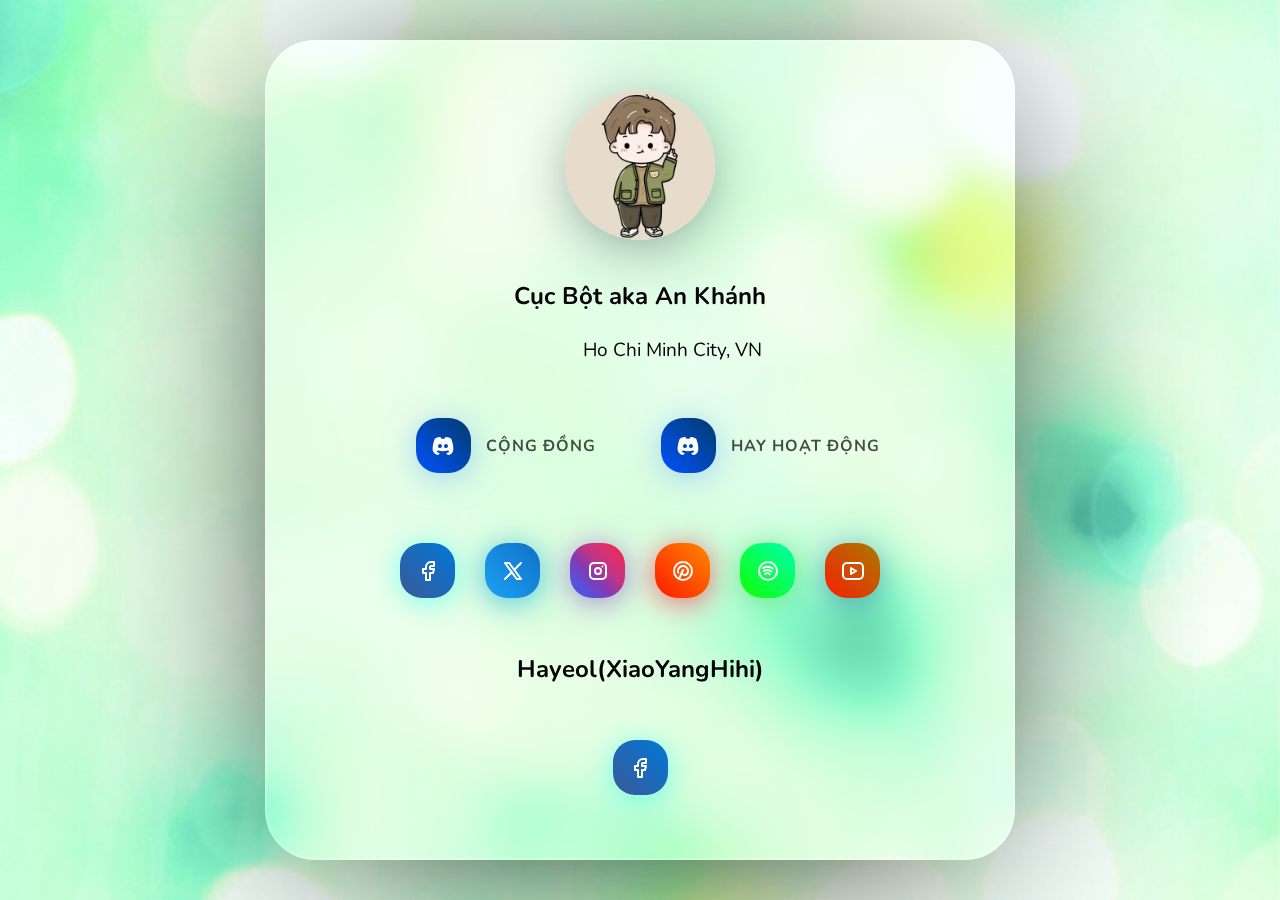
==== commit d4192b89: "." ====
--- a/index.html
+++ b/index.html
@@ -23,7 +23,7 @@
         <svg xmlns="http://www.w3.org/2000/svg" class="icon icon-tabler icon-tabler-map-pin" width="24" height="24"
           viewBox="0 0 24 24" stroke-width="2" stroke="currentColor" fill="none" stroke-linecap="round"
           stroke-linejoin="round">
-          <path stroke="none" d="M0 0h24v24H0z" fill="none"></path>
+          <p  ath stroke="none" d="M0 0h24v24H0z" fill="none"></p>
           <circle cx="12" cy="11" r="3"></circle>
           <path d="M17.657 16.657l-4.243 4.243a2 2 0 0 1 -2.827 0l-4.244 -4.243a8 8 0 1 1 11.314 0z"></path>
         </svg>
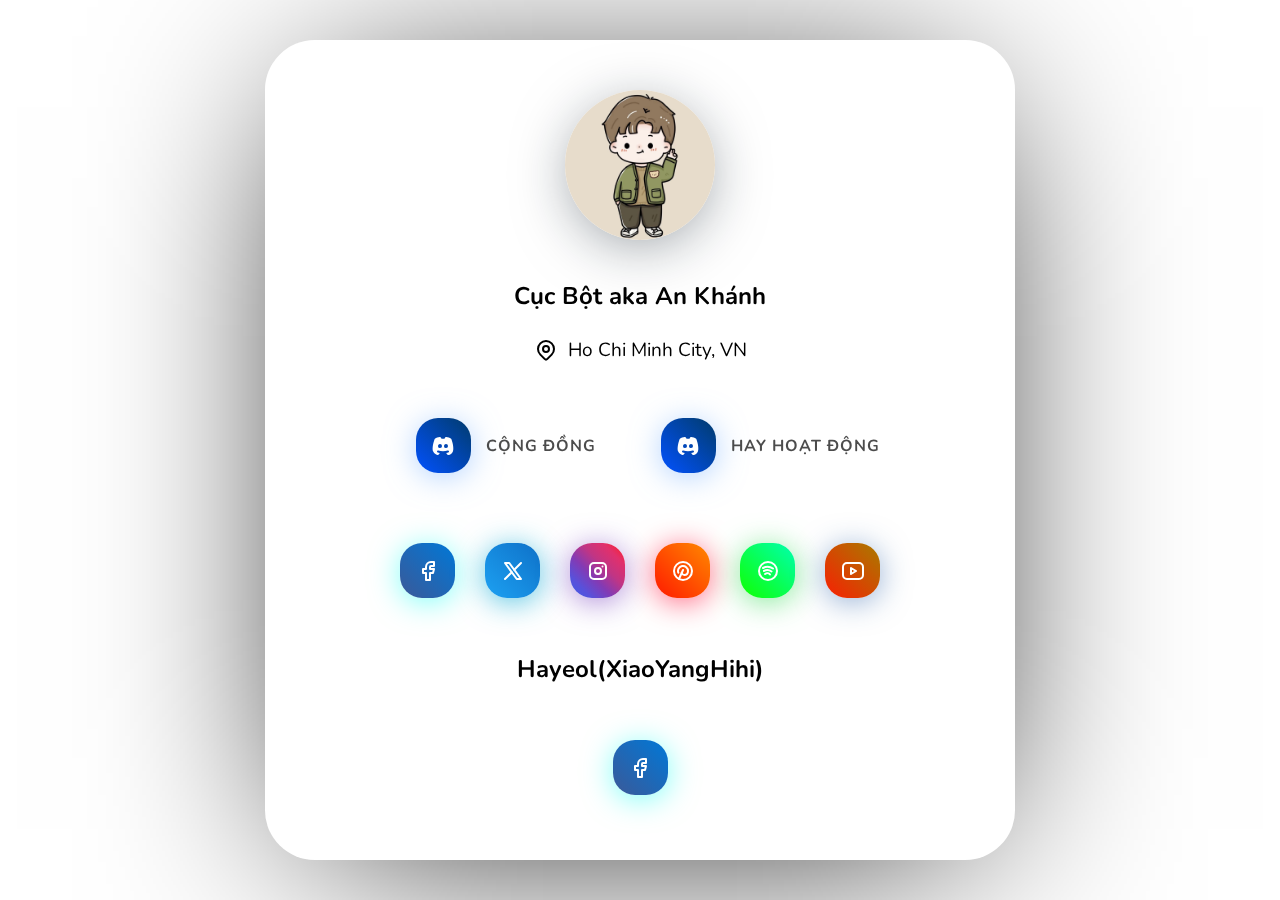
==== commit 6d920b49: "path" ====
--- a/index.html
+++ b/index.html
@@ -23,7 +23,7 @@
         <svg xmlns="http://www.w3.org/2000/svg" class="icon icon-tabler icon-tabler-map-pin" width="24" height="24"
           viewBox="0 0 24 24" stroke-width="2" stroke="currentColor" fill="none" stroke-linecap="round"
           stroke-linejoin="round">
-          <p  ath stroke="none" d="M0 0h24v24H0z" fill="none"></p>
+          <path>  ath stroke="none" d="M0 0h24v24H0z" fill="none"></path>
           <circle cx="12" cy="11" r="3"></circle>
           <path d="M17.657 16.657l-4.243 4.243a2 2 0 0 1 -2.827 0l-4.244 -4.243a8 8 0 1 1 11.314 0z"></path>
         </svg>
--- a/css/card.css
+++ b/css/card.css
@@ -16,7 +16,7 @@
     inset: 0;
     z-index: -1;
     pointer-events: none;
-    background: url(/images/bg-g.png) no-repeat center;
+    background: url(../ankhanh/img/acheron.webp) no-repeat center;
     background-size: cover;
     animation: backgroundZoomAnimate 20s forwards;
 }
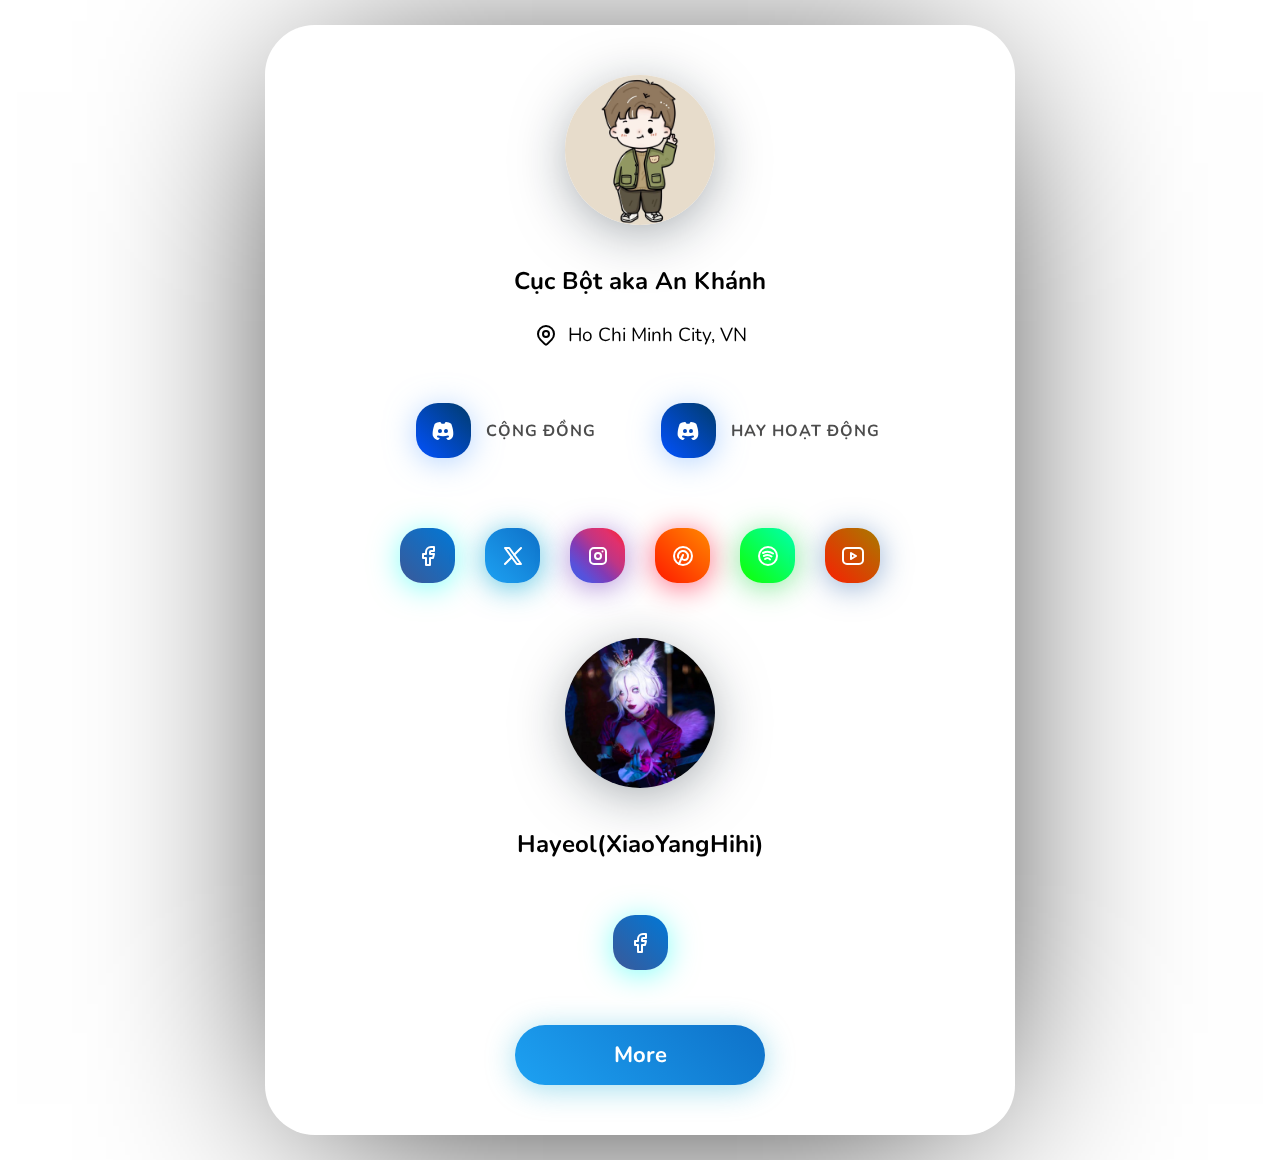
==== commit 6c88c5a5: "update" ====
--- a/index.html
+++ b/index.html
@@ -119,6 +119,13 @@
         </svg>
       </a>
     </div>
+
+
+    <!-- HAYEOL -->
+
+    <div class="profile-card__img">
+      <img src="./images/some/xiaoyang.webp" alt="">
+    </div>
     <div class="profile-card__desc">
       <h2>Hayeol(XiaoYangHihi)</h2>
 
@@ -135,10 +142,12 @@
       </a>
     </div>
 
-    <!-- <div class="profile-card__actions">
-            <button class="blue">Send Message</button>
-            <button class="orange">Follow Me</button>
-        </div> -->
+    <div class="profile-card__actions">
+            <a href="/ankhanh/">
+              <button class="blue_more">More</button>
+            </a>
+            <!-- <button class="orange">Follow Me</button> -->
+        </div>
   </div>
 </body>
 
--- a/css/card.css
+++ b/css/card.css
@@ -16,7 +16,7 @@
     inset: 0;
     z-index: -1;
     pointer-events: none;
-    background: url(../ankhanh/img/acheron.webp) no-repeat center;
+    background: url(https://ankhanh56.github.io/ankhanh/img/acheron.webp) no-repeat center;
     background-size: cover;
     animation: backgroundZoomAnimate 20s forwards;
 }
@@ -31,6 +31,8 @@
 }
 
 .profile-card{
+    margin-top: 25px;
+    margin-bottom: 25px;
     box-shadow: 0 18px 200px -50px black;
     border-radius: 50px;
     width: 750px;
@@ -171,6 +173,9 @@
     background: linear-gradient(45deg,#10FF00 ,#00FFAF);
     box-shadow: 0 4px 30px rgba(48, 218, 82, 0.6);
 }
+.profile-card__social > a:hover{
+    box-shadow: 0 17px 30px rgba(0, 204, 255, 0.75);
+}
 
 .profile-card__actions{
     display: flex;
@@ -184,7 +189,7 @@
     }
 }
 
-.profile-card__actions > button{
+.profile-card__actions > a > button{
     font-weight: bold;
     font-size: 22px;
     padding: 15px 0;
@@ -212,7 +217,7 @@
     }
 }
 
-.profile-card__actions > button.blue{
+.profile-card__actions > a > button.blue_more{
     background: linear-gradient(45deg, #1da1f2, #0e71c8);
     box-shadow: 0 4px 30px rgba(19, 172, 212, 0.4);
 }
@@ -223,6 +228,6 @@
 .profile-card__actions > button.orange:hover{
     box-shadow: 0 17px 30px rgba(235, 45, 70, 0.35);
 }
-.profile-card__actions > button.blue:hover{
+.profile-card__actions > a > button.blue_more:hover{
     box-shadow: 0 17px 30px rgba(19, 172, 212, 0.75);
 }